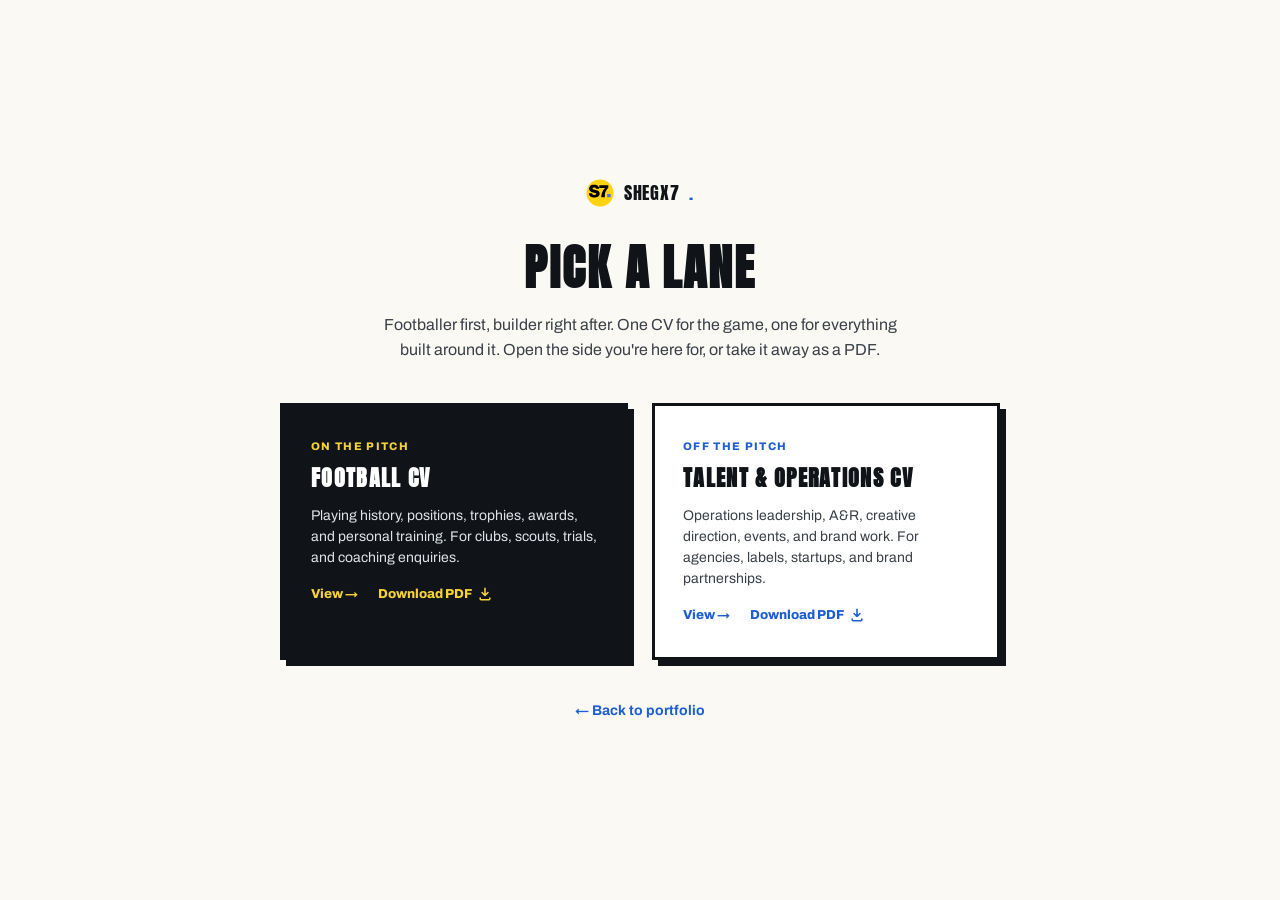
==== cv/index.html @ 3b98e940 "Add CV pages with hub, one-click downloads, and print-friendly layout - New cv/ section: hub page pl" ====
<!DOCTYPE html>
<html lang="en">
<head>
  <meta charset="utf-8">
  <meta name="viewport" content="width=device-width, initial-scale=1">
  <title>Olusegun Adewole · CVs</title>
  <meta name="description" content="Download or view CVs for Olusegun Adewole (Shegx): football player CV and talent &amp; operations CV.">
  <link rel="icon" href="../assets/favicon.svg" type="image/svg+xml">
  <link rel="preconnect" href="https://fonts.googleapis.com">
  <link rel="preconnect" href="https://fonts.gstatic.com" crossorigin>
  <link href="https://fonts.googleapis.com/css2?family=Anton&family=Archivo:wght@400;500;600;700;800;900&family=Caveat:wght@600;700&display=swap" rel="stylesheet">
  <link rel="stylesheet" href="../css/cv.css">
</head>
<body>

  <main class="cv-hub">
    <a class="cv-toolbar__brand" href="../index.html" style="color:var(--ink);margin-bottom:24px;">
      <img src="../assets/logos/shegx-iconmark-yellow.svg" alt=""> SHEGX7<span>.</span>
    </a>

    <h1 class="cv-hub__title">Pick a lane</h1>
    <p class="cv-hub__lede">
      Footballer first, builder right after. One CV for the game, one for everything
      built around it. Open the side you're here for, or take it away as a PDF.
    </p>

    <div class="cv-hub__cards">
      <div class="cv-hub__card cv-hub__card--dark">
        <div class="cv-kicker">On the pitch</div>
        <h2>Football CV</h2>
        <p>
          Playing history, positions, trophies, awards, and personal training.
          For clubs, scouts, trials, and coaching enquiries.
        </p>
        <div class="cv-hub__card-actions">
          <a class="cv-hub__card-arrow cv-hub__card-arrow--view" href="football.html">View →</a>
          <a class="cv-hub__card-arrow cv-hub__card-arrow--download" href="football.html?print">Download PDF <svg class="cv-icon-download" viewBox="0 0 16 16" xmlns="http://www.w3.org/2000/svg" aria-hidden="true"><path d="M8 1.5v8.2M8 9.7 4.6 6.3M8 9.7l3.4-3.4M2.5 12.5v1a1 1 0 0 0 1 1h9a1 1 0 0 0 1-1v-1" fill="none" stroke="currentColor" stroke-width="1.8" stroke-linecap="round" stroke-linejoin="round"/></svg></a>
        </div>
      </div>

      <div class="cv-hub__card">
        <div class="cv-kicker">Off the pitch</div>
        <h2>Talent &amp; Operations CV</h2>
        <p>
          Operations leadership, A&amp;R, creative direction, events, and brand work.
          For agencies, labels, startups, and brand partnerships.
        </p>
        <div class="cv-hub__card-actions">
          <a class="cv-hub__card-arrow cv-hub__card-arrow--view" href="talent-operations.html">View →</a>
          <a class="cv-hub__card-arrow cv-hub__card-arrow--download" href="talent-operations.html?print">Download PDF <svg class="cv-icon-download" viewBox="0 0 16 16" xmlns="http://www.w3.org/2000/svg" aria-hidden="true"><path d="M8 1.5v8.2M8 9.7 4.6 6.3M8 9.7l3.4-3.4M2.5 12.5v1a1 1 0 0 0 1 1h9a1 1 0 0 0 1-1v-1" fill="none" stroke="currentColor" stroke-width="1.8" stroke-linecap="round" stroke-linejoin="round"/></svg></a>
        </div>
      </div>
    </div>

    <a class="cv-hub__back" href="../index.html">← Back to portfolio</a>
  </main>

</body>
</html>
---- css/cv.css ----
/* ==========================================================================
   Shegx CV pages: print-first, A4-friendly layout
   Reuses design tokens from styles.css
   ========================================================================== */

:root {
  --ink: #101418;
  --ink-soft: #3a4048;
  --ink-muted: #6a7078;
  --paper: #ffffff;
  --paper-warm: #FAF9F4;
  --yellow: #F5D336;
  --blue: #1D5FD1;
  --font-display: "Anton", "Archivo", system-ui, sans-serif;
  --font-body: "Archivo", system-ui, sans-serif;
  --font-script: "Caveat", "Segoe Script", cursive;
  --border: 3px solid var(--ink);
}

* { box-sizing: border-box; }

html { scroll-behavior: smooth; }

body {
  margin: 0;
  background: var(--paper-warm);
  color: var(--ink);
  font-family: var(--font-body);
  font-size: 14px;
  line-height: 1.55;
  -webkit-font-smoothing: antialiased;
}

::selection { background: var(--yellow); color: var(--ink); }

a { color: var(--blue); text-decoration: none; }
a:hover { text-decoration: underline; }

/* ---------- Toolbar (screen only) ---------- */
.cv-toolbar {
  position: sticky;
  top: 0;
  z-index: 100;
  display: flex;
  align-items: center;
  justify-content: space-between;
  gap: 16px;
  padding: 12px 24px;
  background: var(--ink);
  color: var(--paper);
  border-bottom: var(--border);
}

.cv-toolbar__brand {
  display: flex;
  align-items: center;
  gap: 10px;
  font-family: var(--font-display);
  font-size: 18px;
  letter-spacing: 0.04em;
  color: var(--paper);
  text-decoration: none;
}

.cv-toolbar__brand img { width: 28px; height: 28px; }
.cv-toolbar__brand span { color: var(--blue); }

.cv-toolbar__actions {
  display: flex;
  align-items: center;
  gap: 10px;
  flex-wrap: wrap;
}

.cv-btn {
  display: inline-flex;
  align-items: center;
  gap: 6px;
  padding: 8px 16px;
  font-family: var(--font-body);
  font-size: 13px;
  font-weight: 700;
  text-decoration: none;
  border: 2px solid var(--paper);
  background: transparent;
  color: var(--paper);
  cursor: pointer;
  transition: background .15s, color .15s;
}

.cv-btn:hover { background: var(--paper); color: var(--ink); text-decoration: none; }

.cv-btn--yellow {
  background: var(--yellow);
  color: var(--ink);
  border-color: var(--ink);
}

.cv-btn--yellow:hover { background: var(--paper); }

/* ---------- Page wrapper ---------- */
.cv-page {
  max-width: 210mm;
  margin: 32px auto;
  padding: 0;
  background: var(--paper);
  border: var(--border);
  box-shadow: 6px 6px 0 var(--ink);
}

.cv-inner { padding: 36px 40px 40px; }

/* ---------- Header ---------- */
.cv-header {
  display: grid;
  grid-template-columns: 1fr auto;
  gap: 24px;
  align-items: start;
  padding-bottom: 20px;
  border-bottom: var(--border);
  margin-bottom: 24px;
}

.cv-header__main { min-width: 0; }

.cv-kicker {
  font-size: 11px;
  font-weight: 800;
  letter-spacing: 0.12em;
  text-transform: uppercase;
  color: var(--blue);
  margin-bottom: 6px;
}

.cv-name {
  font-family: var(--font-display);
  font-size: clamp(28px, 5vw, 38px);
  font-weight: 400;
  letter-spacing: 0.02em;
  text-transform: uppercase;
  line-height: 1.05;
  margin: 0 0 4px;
}

.cv-alias {
  font-family: var(--font-script);
  font-size: 18px;
  color: var(--ink-muted);
  margin-bottom: 10px;
}

.cv-tagline {
  font-size: 15px;
  font-weight: 600;
  color: var(--ink-soft);
  margin: 0 0 12px;
  max-width: 480px;
}

.cv-contact {
  list-style: none;
  margin: 0;
  padding: 0;
  font-size: 12.5px;
  line-height: 1.7;
}

.cv-contact li { display: flex; gap: 8px; }
.cv-contact__label {
  font-weight: 700;
  min-width: 52px;
  color: var(--ink-muted);
  text-transform: uppercase;
  font-size: 10px;
  letter-spacing: 0.06em;
  padding-top: 2px;
}

.cv-photo {
  width: 110px;
  height: 130px;
  object-fit: cover;
  object-position: center top;
  border: var(--border);
  box-shadow: 4px 4px 0 var(--yellow);
}

.cv-photo--logo {
  object-fit: contain;
  background: var(--paper-warm);
  padding: 12px;
}

/* ---------- Profile strip ---------- */
.cv-profile {
  background: var(--paper-warm);
  border: 2px solid var(--ink);
  padding: 14px 18px;
  margin-bottom: 24px;
  font-size: 13.5px;
  color: var(--ink-soft);
}

.cv-profile strong { color: var(--ink); }

/* ---------- Stats row ---------- */
.cv-stats {
  display: grid;
  grid-template-columns: repeat(auto-fill, minmax(100px, 1fr));
  gap: 8px;
  margin-bottom: 24px;
}

.cv-stat {
  border: 2px solid var(--ink);
  padding: 10px 12px;
  text-align: center;
}

.cv-stat__value {
  font-family: var(--font-display);
  font-size: 20px;
  letter-spacing: 0.04em;
  line-height: 1.1;
  margin-bottom: 2px;
  overflow-wrap: break-word;
}

.cv-stat__label {
  font-size: 10px;
  font-weight: 700;
  text-transform: uppercase;
  letter-spacing: 0.06em;
  color: var(--ink-muted);
}

/* ---------- Sections ---------- */
.cv-section { margin-bottom: 22px; }

.cv-section__title {
  font-family: var(--font-display);
  font-size: 14px;
  letter-spacing: 0.1em;
  text-transform: uppercase;
  margin: 0 0 12px;
  padding-bottom: 6px;
  border-bottom: 2px solid var(--yellow);
  display: inline-block;
}

.cv-grid-2 {
  display: grid;
  grid-template-columns: 1fr 1fr;
  gap: 24px;
}

/* ---------- Experience entries ---------- */
.cv-entry { margin-bottom: 14px; }
.cv-entry:last-child { margin-bottom: 0; }

.cv-entry__head {
  display: flex;
  justify-content: space-between;
  align-items: baseline;
  gap: 12px;
  flex-wrap: wrap;
  margin-bottom: 2px;
}

.cv-entry__title {
  font-weight: 800;
  font-size: 14px;
  margin: 0;
}

.cv-entry__role {
  font-weight: 600;
  color: var(--blue);
  font-size: 13px;
}

.cv-entry__date {
  font-size: 12px;
  font-weight: 700;
  color: var(--ink-muted);
  white-space: nowrap;
}

.cv-entry__desc {
  margin: 4px 0 0;
  font-size: 13px;
  color: var(--ink-soft);
}

.cv-entry__bullets {
  margin: 6px 0 0;
  padding-left: 18px;
  font-size: 13px;
  color: var(--ink-soft);
}

.cv-entry__bullets li { margin-bottom: 3px; }

/* ---------- Skills / chips ---------- */
.cv-chips {
  display: flex;
  flex-wrap: wrap;
  gap: 6px;
}

.cv-chip {
  display: inline-block;
  padding: 4px 10px;
  font-size: 11.5px;
  font-weight: 700;
  border: 2px solid var(--ink);
  background: var(--paper);
}

.cv-chip--yellow { background: var(--yellow); }

/* ---------- Awards / trophies list ---------- */
.cv-list {
  margin: 0;
  padding: 0;
  list-style: none;
}

.cv-list li {
  position: relative;
  padding-left: 14px;
  margin-bottom: 6px;
  font-size: 13px;
  color: var(--ink-soft);
}

.cv-list li::before {
  content: "";
  position: absolute;
  left: 0;
  top: 8px;
  width: 6px;
  height: 6px;
  background: var(--yellow);
  border: 1px solid var(--ink);
}

.cv-list strong { color: var(--ink); }

/* ---------- Footer ---------- */
.cv-footer {
  margin-top: 28px;
  padding-top: 16px;
  border-top: 2px solid var(--ink);
  display: flex;
  justify-content: space-between;
  align-items: center;
  flex-wrap: wrap;
  gap: 8px;
  font-size: 11px;
  color: var(--ink-muted);
}

.cv-footer a { font-weight: 700; }

/* ---------- Hub page ---------- */
.cv-hub {
  min-height: 100vh;
  display: flex;
  flex-direction: column;
  align-items: center;
  justify-content: center;
  padding: 48px 24px;
  text-align: center;
}

.cv-hub__title {
  font-family: var(--font-display);
  font-size: clamp(32px, 6vw, 48px);
  text-transform: uppercase;
  letter-spacing: 0.04em;
  margin: 0 0 8px;
}

.cv-hub__lede {
  font-size: 16px;
  color: var(--ink-soft);
  max-width: 520px;
  margin: 0 0 40px;
}

.cv-hub__cards {
  display: grid;
  grid-template-columns: repeat(auto-fit, minmax(280px, 1fr));
  gap: 24px;
  max-width: 720px;
  width: 100%;
}

.cv-hub__card {
  display: block;
  position: relative;
  padding: 32px 28px;
  background: var(--paper);
  border: var(--border);
  box-shadow: 6px 6px 0 var(--ink);
  text-decoration: none;
  color: var(--ink);
  text-align: left;
  transition: transform .15s, box-shadow .15s;
}

.cv-hub__card:hover {
  transform: translate(-2px, -2px);
  box-shadow: 8px 8px 0 var(--ink);
  text-decoration: none;
}

.cv-hub__card--dark {
  background: var(--ink);
  color: var(--paper);
}

.cv-hub__card--dark .cv-kicker { color: var(--yellow); }

.cv-hub__card h2 {
  font-family: var(--font-display);
  font-size: 22px;
  text-transform: uppercase;
  letter-spacing: 0.06em;
  margin: 0 0 10px;
}

.cv-hub__card p {
  font-size: 14px;
  color: var(--ink-soft);
  margin: 0 0 16px;
  line-height: 1.5;
}

.cv-hub__card--dark p { color: #dfe3e8; }

.cv-hub__card-actions {
  display: flex;
  gap: 20px;
}

/* Stretched link: the whole card clicks through to the view page,
   while the download link stacks above it as a precise target. */
.cv-hub__card-arrow--view::after {
  content: "";
  position: absolute;
  inset: 0;
}

.cv-hub__card-arrow--download {
  position: relative;
  z-index: 1;
}

.cv-hub__card-arrow {
  display: inline-flex;
  align-items: center;
  gap: 6px;
  font-weight: 800;
  font-size: 13px;
  color: var(--blue);
}

.cv-icon-download {
  width: 14px;
  height: 14px;
  flex-shrink: 0;
}

a.cv-hub__card-arrow:hover { text-decoration: underline; }

.cv-hub__card--dark .cv-hub__card-arrow { color: var(--yellow); }

.cv-hub__back {
  margin-top: 40px;
  font-size: 14px;
  font-weight: 700;
}

/* ---------- Responsive ---------- */
@media (max-width: 640px) {
  .cv-inner { padding: 24px 20px 28px; }
  .cv-header { grid-template-columns: 1fr; }
  .cv-photo { width: 80px; height: 96px; }
  .cv-grid-2 { grid-template-columns: 1fr; gap: 16px; }
  .cv-toolbar { flex-direction: column; align-items: stretch; }
}

/* ---------- Print ---------- */
@media print {
  @page { size: A4; margin: 12mm; }

  body { background: white; font-size: 11pt; }

  .cv-toolbar { display: none !important; }

  .cv-page {
    max-width: none;
    margin: 0;
    border: none;
    box-shadow: none;
  }

  .cv-inner { padding: 0; }

  .cv-photo { box-shadow: none; }

  a { color: var(--ink); text-decoration: none; }

  /* Keep individual entries intact, but let long sections flow across pages.
     break-inside: avoid on .cv-section forced full sections onto the next
     page, leaving large gaps. */
  .cv-entry { break-inside: avoid; }
  .cv-section__title { break-after: avoid; }
}
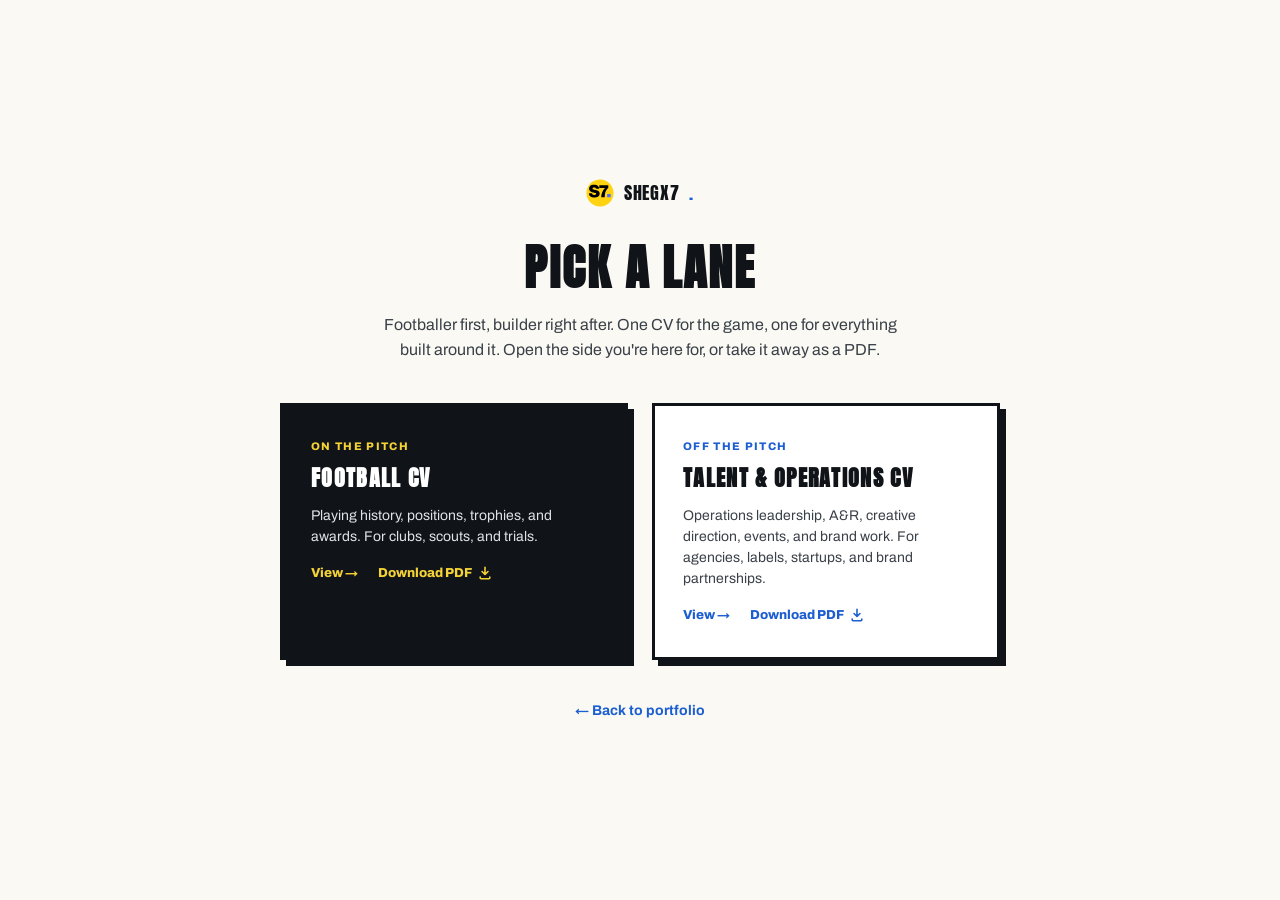
==== commit 2bf39f07: "Apply client feedback to CV pages - Football CV: remove all coaching/trainer content, reword profile" ====
--- a/cv/index.html
+++ b/cv/index.html
@@ -29,8 +29,8 @@
         <div class="cv-kicker">On the pitch</div>
         <h2>Football CV</h2>
         <p>
-          Playing history, positions, trophies, awards, and personal training.
-          For clubs, scouts, trials, and coaching enquiries.
+          Playing history, positions, trophies, and awards.
+          For clubs, scouts, and trials.
         </p>
         <div class="cv-hub__card-actions">
           <a class="cv-hub__card-arrow cv-hub__card-arrow--view" href="football.html">View →</a>
